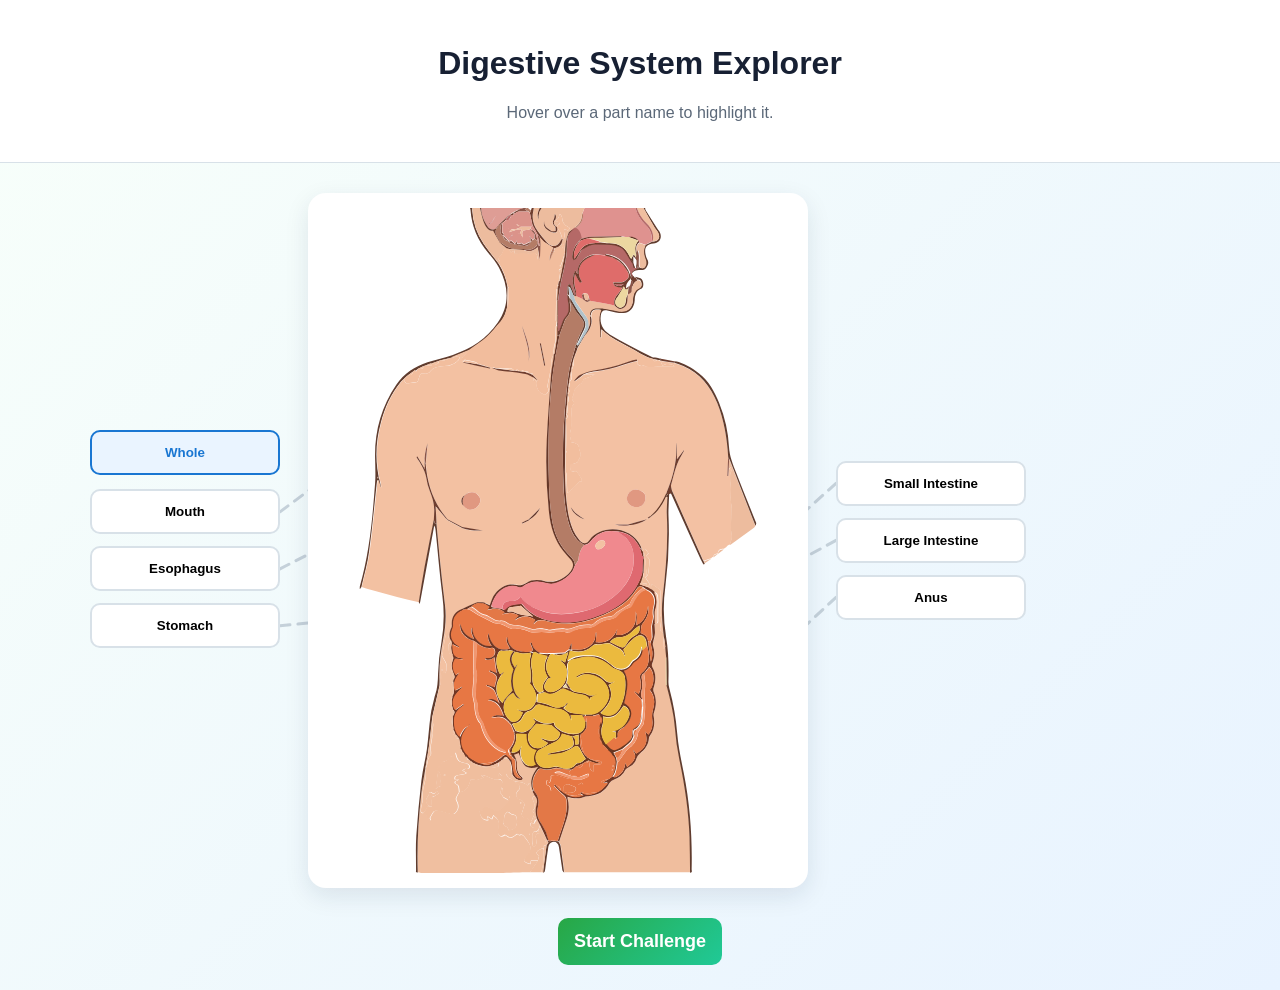
==== index.html @ b394f323 "Add connector and highlight layers to HTML" ====
<!DOCTYPE html>
<html lang="en">
<head>
  <meta charset="UTF-8">
  <meta name="viewport" content="width=device-width, initial-scale=1.0">
  <title>Digestive System Explorer</title>
  <link rel="stylesheet" href="style.css">
</head>
<body>
<header><h1>Digestive System Explorer</h1><p class="subtitle">Hover over a part name to highlight it.</p></header>
<main>
<section id="level1">
  <div class="explorer-grid" id="explorerGrid">
    <svg id="connectorLayer" class="connector-layer" aria-hidden="true"><g id="connectorLines"></g></svg>
    <aside class="parts-panel" id="leftParts"></aside>
    <section class="diagram-card digestive-stage"><img id="wholeImage" class="whole-image" src="assets/digestive-system/0_whole.svg" alt="Whole digestive system"><img id="digestiveHighlight" class="digestive-highlight" src="" alt="" aria-hidden="true"></section>
    <aside class="parts-panel" id="rightParts"></aside>
  </div>
  <div class="mobile-parts" id="mobileParts"></div>
  <button class="primary-btn" id="startChallengeBtn">Start Challenge</button>
</section>
<section id="level2" hidden>
  <h2>Challenge Mode</h2><p>Drag each name to its correct numbered position.</p>
  <div class="word-bank" id="wordBank"></div>
  <div class="challenge-layout">
    <div class="diagram-card"><img src="assets/digestive-system/0_whole.svg" alt="Whole digestive system"></div>
    <div class="slots" id="answerSlots"></div>
  </div>
  <p id="challengeFeedback" class="feedback"></p>
  <div class="controls"><button id="checkAnswersBtn">Check Answers</button><button id="resetAllBtn">Reset All</button><button id="startExamBtn">Start Exam</button><button id="backToExploreBtn">Back</button></div>
</section>
<section id="level3" hidden>
 <div class="exam-container"><h2>Digestive System Exam</h2><div class="exam-progress-bar"><div id="examProgressFill"></div></div><p id="examProgressText"></p><div id="examQuestion" class="exam-question"></div><div id="examOptions" class="exam-options"></div><div id="examFeedback" class="feedback"></div><div class="controls"><button id="backToChallengeBtn">Back</button><button id="nextQuestionBtn">Next Question</button></div></div>
</section>
</main>
<div id="partTooltip"></div>
<script src="app.js"></script>
</body></html>
---- style.css ----
:root{--primary:#1976d2;--green:#28a745;--bg:#f4f8fb;--surface:#fff;--text:#172033;--border:#d8e1e8;--shadow:0 8px 24px rgba(20,40,70,.1);font-family:"Segoe UI",Arial,sans-serif}*{box-sizing:border-box}body{margin:0;background:linear-gradient(135deg,#f8fffa,#e8f3ff);color:var(--text);min-height:100vh}header{text-align:center;background:#fff;padding:24px;border-bottom:1px solid var(--border)}h1,h2{text-align:center}.subtitle{color:#5b6878}.explorer-grid{max-width:1100px;margin:30px auto;display:grid;grid-template-columns:190px minmax(300px,500px) 190px;gap:28px;align-items:center}.parts-panel,.slots{display:flex;flex-direction:column;gap:12px}.part-btn,.controls button,.primary-btn{border:2px solid var(--border);background:#fff;border-radius:10px;padding:13px 16px;font-weight:700;cursor:pointer;transition:.2s}.part-btn:hover,.part-btn.active{border-color:var(--primary);color:var(--primary);background:#eaf4ff;transform:translateY(-2px)}.diagram-card{background:#fff;border-radius:18px;box-shadow:var(--shadow);padding:15px}.diagram-card img{display:block;width:100%;height:auto;aspect-ratio:210/297;object-fit:contain}.mobile-parts{display:none}.primary-btn{display:block;margin:25px auto;background:linear-gradient(135deg,#28a745,#20c997);color:#fff;border:0;font-size:18px}.word-bank,.controls{display:flex;justify-content:center;gap:12px;flex-wrap:wrap;margin:22px auto}.drag-word{background:#2869ab;color:white;padding:11px 18px;border-radius:9px;font-weight:700;cursor:grab}.drag-word.used{visibility:hidden}.challenge-layout{max-width:850px;margin:auto;display:grid;grid-template-columns:minmax(300px,480px) 260px;gap:30px}.answer-slot{min-height:58px;background:#fff;border:2px dashed #aab8c5;border-radius:10px;padding:10px;display:flex;align-items:center;gap:12px}.answer-slot strong{background:#eaf4ff;border-radius:50%;width:30px;height:30px;display:grid;place-items:center}.answer-slot.correct{border-color:#28a745;background:#e8f7ec}.answer-slot.incorrect{border-color:#dc3545;background:#fdebed}.feedback{text-align:center;font-weight:800;min-height:30px}.controls button{background:#2869ab;color:#fff;border:0}.exam-container{max-width:900px;margin:40px auto;background:#fff;padding:35px;border-radius:20px;box-shadow:var(--shadow)}.exam-progress-bar{height:16px;background:#dfe6e9;border-radius:99px;overflow:hidden}.exam-progress-bar div{height:100%;background:#ffc857}.exam-question{font-size:24px;text-align:center;font-weight:800;padding:24px}.exam-options{display:grid;grid-template-columns:1fr 1fr;gap:14px}.exam-option{min-height:65px;border:0;border-radius:12px;background:#2869ab;color:#fff;font-size:17px;font-weight:700;cursor:pointer}.exam-option.correct{background:#28a745}.exam-option.incorrect{background:#dc3545}.certificate{text-align:center;border:8px solid #d4af37;padding:40px;border-radius:18px}#partTooltip{position:fixed;max-width:310px;background:#222;color:#fff;padding:10px 14px;border-radius:8px;opacity:0;pointer-events:none;z-index:99}#partTooltip.show{opacity:1}[hidden]{display:none!important}@media(max-width:850px){.explorer-grid{display:block;margin:20px}.parts-panel{display:none}.mobile-parts{display:flex;flex-wrap:wrap;gap:8px;margin:15px}.mobile-parts .part-btn{flex:1 1 45%}.challenge-layout{display:block;margin:15px}.slots{margin-top:18px}.exam-options{grid-template-columns:1fr}}@media print{header,.controls,.word-bank,.primary-btn{display:none}.certificate{box-shadow:none}}
/* Connector lines for Digestive System Explorer */
.explorer-grid{position:relative}
.connector-layer{position:absolute;inset:0;width:100%;height:100%;z-index:8;pointer-events:none;overflow:visible}
.connector-line{stroke:#bcc9d3;stroke-width:3;stroke-dasharray:10 8;stroke-linecap:round;opacity:.82;transition:stroke .2s,stroke-width .2s,opacity .2s,filter .2s,stroke-dasharray .2s}
.connector-line.active{stroke:#2196f3;stroke-width:6;stroke-dasharray:none;opacity:1;filter:drop-shadow(0 0 5px rgba(33,150,243,.85))}
.parts-panel,.diagram-card{position:relative;z-index:10}
@media(max-width:850px){.connector-layer{display:none}}

/* Keep the whole system visible and overlay only the selected part */
.digestive-stage{position:relative;overflow:hidden}
.whole-image{position:relative;z-index:1}
.digestive-highlight{position:absolute!important;inset:15px;width:calc(100% - 30px)!important;height:calc(100% - 30px)!important;object-fit:contain;z-index:3;opacity:0;pointer-events:none;mix-blend-mode:multiply;transition:opacity .22s ease,filter .22s ease}
.digestive-highlight.active{opacity:1;filter:drop-shadow(0 0 5px rgba(255,193,7,.9)) drop-shadow(0 0 13px rgba(255,193,7,.7))}
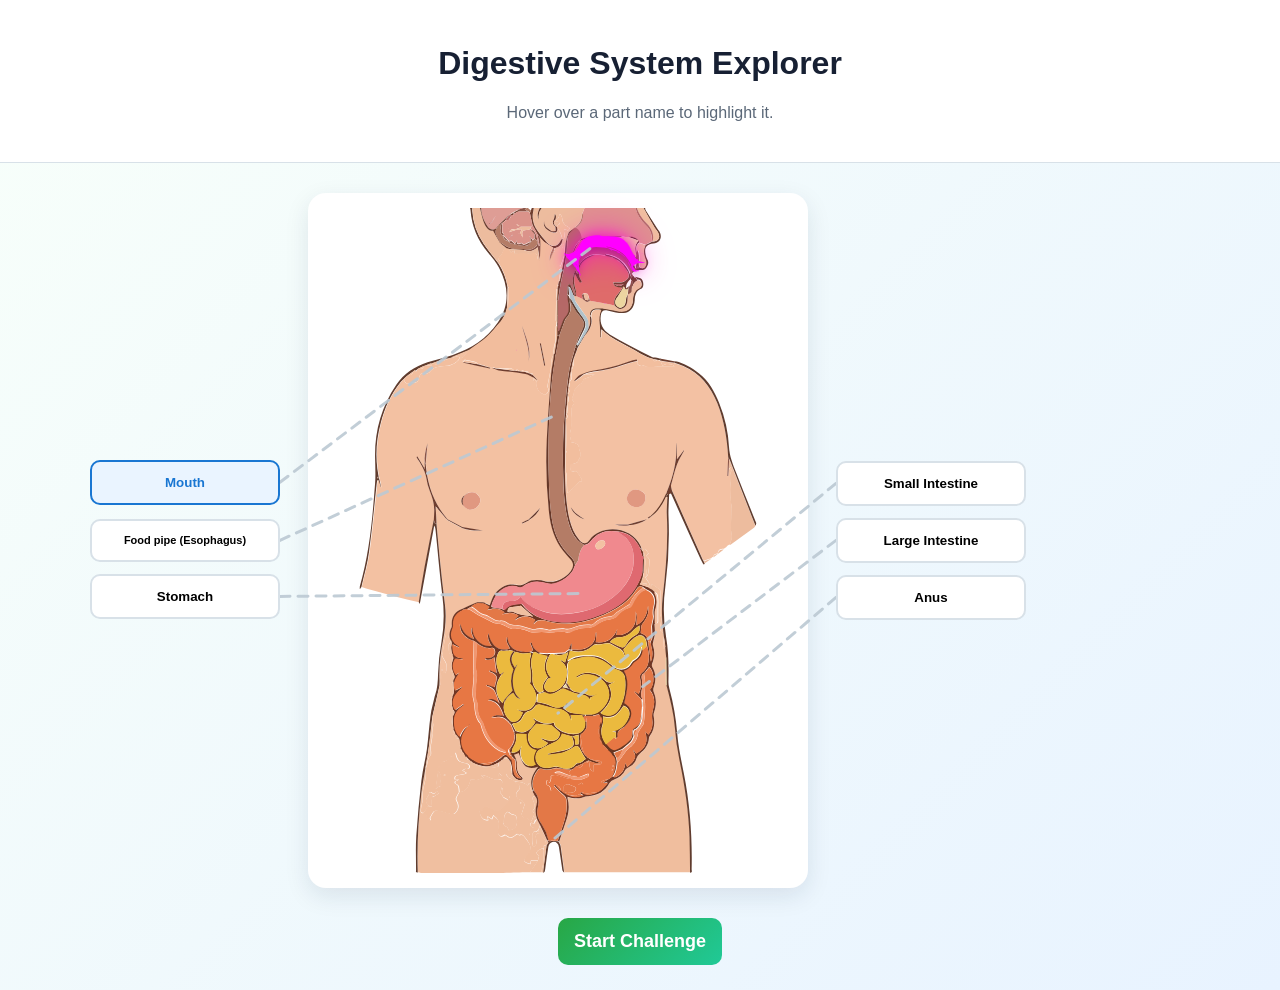
==== commit 82461aec: "Finalize digestive system educational game" ====
--- a/index.html
+++ b/index.html
@@ -23,16 +23,26 @@
   <h2>Challenge Mode</h2><p>Drag each name to its correct numbered position.</p>
   <div class="word-bank" id="wordBank"></div>
   <div class="challenge-layout">
-    <div class="diagram-card"><img src="assets/digestive-system/0_whole.svg" alt="Whole digestive system"></div>
-    <div class="slots" id="answerSlots"></div>
+    <svg id="challengeConnectorLayer" class="challenge-connector-layer" aria-hidden="true"><g id="challengeConnectorLines"></g></svg>
+    <div class="slots challenge-slots challenge-slots-left" id="challengeLeftSlots"></div>
+    <div class="diagram-card challenge-diagram-card"><div class="challenge-image-stack"><img id="challengeImage" src="assets/digestive-system/0_whole.svg" alt="Whole digestive system"><img id="challengeHighlightImage" class="challenge-highlight-image" src="" alt="" aria-hidden="true"></div></div>
+    <div class="slots challenge-slots challenge-slots-right" id="challengeRightSlots"></div>
   </div>
   <p id="challengeFeedback" class="feedback"></p>
-  <div class="controls"><button id="checkAnswersBtn">Check Answers</button><button id="resetAllBtn">Reset All</button><button id="startExamBtn">Start Exam</button><button id="backToExploreBtn">Back</button></div>
+  <div class="controls"><button id="checkAnswersBtn">Check Answers</button><button id="resetIncorrectBtn" type="button">RESET INCORRECT</button><button id="resetAllBtn">Reset All</button><button id="startExamBtn">Start Exam</button><button id="backToExploreBtn">Back</button></div>
 </section>
 <section id="level3" hidden>
  <div class="exam-container"><h2>Digestive System Exam</h2><div class="exam-progress-bar"><div id="examProgressFill"></div></div><p id="examProgressText"></p><div id="examQuestion" class="exam-question"></div><div id="examOptions" class="exam-options"></div><div id="examFeedback" class="feedback"></div><div class="controls"><button id="backToChallengeBtn">Back</button><button id="nextQuestionBtn">Next Question</button></div></div>
 </section>
 </main>
 <div id="partTooltip"></div>
+<div id="winModal" class="win-modal" role="dialog" aria-modal="true" aria-labelledby="winTitle">
+  <div class="win-box">
+    <h2 id="winTitle">Congratulations!</h2>
+    <p>You have successfully completed the activity.</p>
+    <button id="playAgainBtn" type="button">Play Again</button>
+    <button id="closeModalBtn" type="button">Close</button>
+  </div>
+</div>
 <script src="app.js"></script>
 </body></html>
--- a/style.css
+++ b/style.css
@@ -1,14 +1,859 @@
 :root{--primary:#1976d2;--green:#28a745;--bg:#f4f8fb;--surface:#fff;--text:#172033;--border:#d8e1e8;--shadow:0 8px 24px rgba(20,40,70,.1);font-family:"Segoe UI",Arial,sans-serif}*{box-sizing:border-box}body{margin:0;background:linear-gradient(135deg,#f8fffa,#e8f3ff);color:var(--text);min-height:100vh}header{text-align:center;background:#fff;padding:24px;border-bottom:1px solid var(--border)}h1,h2{text-align:center}.subtitle{color:#5b6878}.explorer-grid{max-width:1100px;margin:30px auto;display:grid;grid-template-columns:190px minmax(300px,500px) 190px;gap:28px;align-items:center}.parts-panel,.slots{display:flex;flex-direction:column;gap:12px}.part-btn,.controls button,.primary-btn{border:2px solid var(--border);background:#fff;border-radius:10px;padding:13px 16px;font-weight:700;cursor:pointer;transition:.2s}.part-btn:hover,.part-btn.active{border-color:var(--primary);color:var(--primary);background:#eaf4ff;transform:translateY(-2px)}.diagram-card{background:#fff;border-radius:18px;box-shadow:var(--shadow);padding:15px}.diagram-card img{display:block;width:100%;height:auto;aspect-ratio:210/297;object-fit:contain}.mobile-parts{display:none}.primary-btn{display:block;margin:25px auto;background:linear-gradient(135deg,#28a745,#20c997);color:#fff;border:0;font-size:18px}.word-bank,.controls{display:flex;justify-content:center;gap:12px;flex-wrap:wrap;margin:22px auto}.drag-word{background:#2869ab;color:white;padding:11px 18px;border-radius:9px;font-weight:700;cursor:grab}.drag-word.used{visibility:hidden}.challenge-layout{max-width:850px;margin:auto;display:grid;grid-template-columns:minmax(300px,480px) 260px;gap:30px}.answer-slot{min-height:58px;background:#fff;border:2px dashed #aab8c5;border-radius:10px;padding:10px;display:flex;align-items:center;gap:12px}.answer-slot strong{background:#eaf4ff;border-radius:50%;width:30px;height:30px;display:grid;place-items:center}.answer-slot.correct{border-color:#28a745;background:#e8f7ec}.answer-slot.incorrect{border-color:#dc3545;background:#fdebed}.feedback{text-align:center;font-weight:800;min-height:30px}.controls button{background:#2869ab;color:#fff;border:0}.exam-container{max-width:900px;margin:40px auto;background:#fff;padding:35px;border-radius:20px;box-shadow:var(--shadow)}.exam-progress-bar{height:16px;background:#dfe6e9;border-radius:99px;overflow:hidden}.exam-progress-bar div{height:100%;background:#ffc857}.exam-question{font-size:24px;text-align:center;font-weight:800;padding:24px}.exam-options{display:grid;grid-template-columns:1fr 1fr;gap:14px}.exam-option{min-height:65px;border:0;border-radius:12px;background:#2869ab;color:#fff;font-size:17px;font-weight:700;cursor:pointer}.exam-option.correct{background:#28a745}.exam-option.incorrect{background:#dc3545}.certificate{text-align:center;border:8px solid #d4af37;padding:40px;border-radius:18px}#partTooltip{position:fixed;max-width:310px;background:#222;color:#fff;padding:10px 14px;border-radius:8px;opacity:0;pointer-events:none;z-index:99}#partTooltip.show{opacity:1}[hidden]{display:none!important}@media(max-width:850px){.explorer-grid{display:block;margin:20px}.parts-panel{display:none}.mobile-parts{display:flex;flex-wrap:wrap;gap:8px;margin:15px}.mobile-parts .part-btn{flex:1 1 45%}.challenge-layout{display:block;margin:15px}.slots{margin-top:18px}.exam-options{grid-template-columns:1fr}}@media print{header,.controls,.word-bank,.primary-btn{display:none}.certificate{box-shadow:none}}
-/* Connector lines for Digestive System Explorer */
-.explorer-grid{position:relative}
-.connector-layer{position:absolute;inset:0;width:100%;height:100%;z-index:8;pointer-events:none;overflow:visible}
-.connector-line{stroke:#bcc9d3;stroke-width:3;stroke-dasharray:10 8;stroke-linecap:round;opacity:.82;transition:stroke .2s,stroke-width .2s,opacity .2s,filter .2s,stroke-dasharray .2s}
-.connector-line.active{stroke:#2196f3;stroke-width:6;stroke-dasharray:none;opacity:1;filter:drop-shadow(0 0 5px rgba(33,150,243,.85))}
-.parts-panel,.diagram-card{position:relative;z-index:10}
-@media(max-width:850px){.connector-layer{display:none}}
-
-/* Keep the whole system visible and overlay only the selected part */
-.digestive-stage{position:relative;overflow:hidden}
-.whole-image{position:relative;z-index:1}
-.digestive-highlight{position:absolute!important;inset:15px;width:calc(100% - 30px)!important;height:calc(100% - 30px)!important;object-fit:contain;z-index:3;opacity:0;pointer-events:none;mix-blend-mode:multiply;transition:opacity .22s ease,filter .22s ease}
-.digestive-highlight.active{opacity:1;filter:drop-shadow(0 0 5px rgba(255,193,7,.9)) drop-shadow(0 0 13px rgba(255,193,7,.7))}
+/* =========================================
+   Digestive System Explorer
+   Connector lines and highlights
+   ========================================= */
+
+.explorer-grid {
+  position: relative;
+}
+
+/* The digestive image card stays behind the connector lines */
+.diagram-card {
+  position: relative;
+  z-index: 10;
+}
+
+/* Base stage for the whole image and organ overlays */
+.digestive-stage {
+  position: relative;
+  overflow: hidden;
+}
+
+/* Whole digestive system image */
+.whole-image {
+  position: relative;
+  z-index: 1;
+}
+
+/* Selected organ overlay */
+.digestive-highlight {
+  position: absolute !important;
+  inset: 15px;
+  width: calc(100% - 30px) !important;
+  height: calc(100% - 30px) !important;
+  object-fit: contain;
+  z-index: 20;
+  opacity: 0;
+  pointer-events: none;
+  mix-blend-mode: multiply;
+
+  transition:
+    opacity 0.22s ease,
+    filter 0.22s ease;
+}
+
+.digestive-highlight.active {
+  opacity: 1;
+
+  filter:
+    drop-shadow(0 0 5px rgba(255, 193, 7, 0.9))
+    drop-shadow(0 0 13px rgba(255, 193, 7, 0.7));
+}
+
+/* Connector SVG layer displayed above the image card */
+.connector-layer {
+  position: absolute;
+  inset: 0;
+  width: 100%;
+  height: 100%;
+  z-index: 50;
+  pointer-events: none;
+  overflow: visible;
+}
+
+/* Normal connector lines */
+.connector-line {
+  stroke: #bcc9d3;
+  stroke-width: 3;
+  stroke-dasharray: 10 8;
+  stroke-linecap: round;
+  opacity: 0.9;
+  vector-effect: non-scaling-stroke;
+
+  transition:
+    stroke 0.2s ease,
+    stroke-width 0.2s ease,
+    opacity 0.2s ease,
+    filter 0.2s ease,
+    stroke-dasharray 0.2s ease;
+}
+
+/* Active connector line during hover */
+.connector-line.active {
+  stroke: #2196f3;
+  stroke-width: 6;
+  stroke-dasharray: none;
+  opacity: 1;
+
+  filter:
+    drop-shadow(0 0 4px rgba(33, 150, 243, 0.9))
+    drop-shadow(0 0 10px rgba(33, 150, 243, 0.7));
+}
+
+/* Labels must remain above the connector lines */
+.parts-panel,
+.mobile-parts {
+  position: relative;
+  z-index: 60;
+}
+
+/* Keep the tooltip above all game elements */
+#partTooltip {
+  z-index: 1000;
+}
+
+/* Fit Food pipe (Esophagus) inside its button */
+.part-btn[data-part="esophagus"] {
+  font-size: 11px;
+  line-height: 1.2;
+  padding-left: 8px;
+  padding-right: 8px;
+  white-space: normal;
+  text-align: center;
+}
+
+/* Connector lines are hidden on small screens */
+@media (max-width: 850px) {
+  .connector-layer {
+    display: none;
+  }
+}
+
+.challenge-layout {
+  position: relative;
+  max-width: 1100px;
+  margin: 0 auto;
+  grid-template-columns: minmax(190px, 220px) minmax(300px, 500px) minmax(190px, 220px);
+  gap: 28px;
+  align-items: center;
+}
+
+.challenge-diagram-card {
+  grid-column: 2;
+  grid-row: 1;
+}
+
+.challenge-image-stack {
+  position: relative;
+}
+
+.challenge-image-stack > img {
+  display: block;
+  width: 100%;
+  height: auto;
+  aspect-ratio: 210 / 297;
+  object-fit: contain;
+}
+
+.challenge-highlight-image {
+  position: absolute !important;
+  inset: 0;
+  width: 100% !important;
+  height: 100% !important;
+  object-fit: contain;
+  pointer-events: none;
+  z-index: 2;
+  opacity: 0;
+}
+
+.challenge-highlight-image.active {
+  opacity: 1;
+}
+
+.challenge-slots {
+  position: relative;
+  z-index: 30;
+  grid-row: 1;
+  width: 180px;
+  min-height: 428px;
+  padding: 16px;
+  justify-content: space-between;
+  gap: 24px;
+  background: #fff;
+  border-radius: 14px;
+  box-shadow: var(--shadow);
+}
+
+.challenge-slots-left {
+  grid-column: 1;
+}
+
+.challenge-slots-right {
+  grid-column: 3;
+}
+
+#level2 .answer-slot {
+  width: 148px;
+  min-height: 116px;
+  flex: 1 1 0;
+  padding: 12px;
+  flex-direction: column;
+  justify-content: center;
+  align-items: center;
+  gap: 8px;
+  text-align: center;
+  overflow: hidden;
+  transition: transform .18s ease, border-color .18s ease, background .18s ease, box-shadow .18s ease;
+}
+
+#level2 .answer-slot:hover,
+#level2 .answer-slot.active {
+  border-style: solid;
+  border-color: var(--primary);
+  background: #eaf4ff;
+  box-shadow: 0 0 0 3px rgba(25, 118, 210, .12), 0 0 12px rgba(25, 118, 210, .25);
+  transform: scale(1.03);
+}
+
+#level2 .answer-slot strong,
+#level2 .slot-answer-text {
+  max-width: 100%;
+  overflow-wrap: anywhere;
+  word-break: break-word;
+}
+
+#level2 .slot-answer-text {
+  display: block;
+}
+
+.challenge-connector-layer {
+  position: absolute;
+  inset: 0;
+  width: 100%;
+  height: 100%;
+  z-index: 20;
+  pointer-events: none;
+  overflow: visible;
+}
+
+.challenge-connector-line {
+  stroke: #aeb9c2;
+  stroke-width: 3;
+  stroke-dasharray: 9 7;
+  stroke-linecap: round;
+  opacity: .9;
+  vector-effect: non-scaling-stroke;
+  transition: stroke .2s ease, stroke-width .2s ease, opacity .2s ease;
+}
+
+.challenge-connector-line.active {
+  stroke: var(--primary);
+  stroke-width: 5;
+  stroke-dasharray: none;
+  opacity: 1;
+}
+
+#level2 .audio-btn {
+  flex: 0 0 auto;
+  border: 0;
+  background: transparent;
+  padding: 3px 5px;
+  font-size: 16px;
+  line-height: 1;
+  cursor: pointer;
+}
+
+@media (max-width: 850px) {
+  .challenge-layout {
+    display: flex;
+    flex-direction: column;
+    gap: 16px;
+    padding: 0 16px;
+  }
+
+  .challenge-connector-layer {
+    display: none;
+  }
+
+  .challenge-diagram-card {
+    order: 1;
+    width: min(100%, 500px);
+  }
+
+  .challenge-slots-left,
+  .challenge-slots-right {
+    order: 2;
+    width: min(100%, 500px);
+    min-height: 0;
+  }
+
+  #level2 .answer-slot {
+    width: 100%;
+  }
+}
+/* =========================================
+   EXPLORE MODE: strong highlight visibility
+   ========================================= */
+
+#level1 .digestive-stage {
+  position: relative;
+  overflow: hidden;
+  isolation: isolate;
+}
+
+#level1 .whole-image {
+  position: relative;
+  z-index: 1 !important;
+}
+
+/* Highlight layer above the whole image */
+#level1 .digestive-highlight {
+  position: absolute !important;
+
+  inset: 15px !important;
+  width: calc(100% - 30px) !important;
+  height: calc(100% - 30px) !important;
+
+  object-fit: contain;
+  pointer-events: none;
+
+  z-index: 100 !important;
+
+  opacity: 0 !important;
+  visibility: hidden !important;
+
+  mix-blend-mode: normal !important;
+
+  transition:
+    opacity 0.18s ease,
+    filter 0.18s ease,
+    transform 0.18s ease;
+}
+
+/* Same strong appearance used during Challenge */
+#level1 .digestive-highlight.active {
+  opacity: 1 !important;
+  visibility: visible !important;
+
+  transform: scale(1.01);
+
+  filter:
+    saturate(3)
+    contrast(1.7)
+    brightness(1.05)
+    drop-shadow(0 0 3px rgba(255, 255, 255, 1))
+    drop-shadow(0 0 7px rgba(255, 0, 212, 0.95))
+    drop-shadow(0 0 14px rgba(255, 0, 212, 0.75)) !important;
+}
+/* =========================================
+   CHALLENGE MODE: stronger button motion
+   ========================================= */
+
+#level2 .controls button {
+  position: relative;
+  transform: translateY(0) scale(1);
+  transform-origin: center;
+
+  box-shadow:
+    0 5px 0 #174f87,
+    0 9px 16px rgba(23, 79, 135, 0.28);
+
+  transition:
+    transform 0.16s ease,
+    box-shadow 0.16s ease,
+    filter 0.16s ease;
+
+  will-change: transform;
+}
+
+/* Clear movement when the pointer passes over a button */
+#level2 .controls button:hover {
+  transform: translateY(-7px) scale(1.08);
+
+  box-shadow:
+    0 9px 0 #174f87,
+    0 16px 25px rgba(23, 79, 135, 0.38);
+
+  filter: brightness(1.12);
+}
+
+/* Pressed-button effect */
+#level2 .controls button:active {
+  transform: translateY(3px) scale(0.94);
+
+  box-shadow:
+    0 2px 0 #174f87,
+    0 4px 8px rgba(23, 79, 135, 0.25);
+
+  filter: brightness(0.92);
+
+  transition-duration: 0.07s;
+}
+
+/* Keyboard focus */
+#level2 .controls button:focus-visible {
+  outline: 4px solid rgba(33, 150, 243, 0.45);
+  outline-offset: 4px;
+}
+
+/* Accessibility */
+@media (prefers-reduced-motion: reduce) {
+  #level2 .controls button {
+    transition: none;
+  }
+
+  #level2 .controls button:hover,
+  #level2 .controls button:active {
+    transform: none;
+  }
+}
+
+/* =========================================
+   CHALLENGE COMPLETION MODAL
+   ========================================= */
+
+#winModal.win-modal {
+  display: none;
+  position: fixed;
+  inset: 0;
+
+  width: 100vw;
+  height: 100vh;
+
+  align-items: center;
+  justify-content: center;
+
+  padding: 20px;
+  background: rgba(15, 23, 42, 0.68);
+
+  z-index: 999999 !important;
+}
+
+/* Show and center the modal */
+#winModal.win-modal.show {
+  display: flex !important;
+}
+
+/* Congratulations box */
+#winModal .win-box {
+  position: relative;
+
+  width: min(92vw, 480px);
+  margin: 0;
+
+  padding: 36px 30px;
+
+  text-align: center;
+  background: #ffffff;
+
+  border: 4px solid #28a745;
+  border-radius: 22px;
+
+  box-shadow:
+    0 18px 50px rgba(0, 0, 0, 0.3),
+    0 0 30px rgba(40, 167, 69, 0.22);
+
+  animation: challengeWinPop 0.38s ease-out;
+}
+
+#winModal .win-box h2 {
+  margin: 0 0 16px;
+
+  color: #198754;
+  font-size: 32px;
+  font-weight: 800;
+}
+
+#winModal .win-box p {
+  margin: 0 0 26px;
+
+  color: #334155;
+  font-size: 17px;
+  line-height: 1.6;
+}
+
+/* Modal buttons */
+#winModal .win-box button {
+  min-width: 125px;
+  margin: 6px;
+  padding: 12px 20px;
+
+  border: none;
+  border-radius: 10px;
+
+  color: #ffffff;
+  font-family: inherit;
+  font-size: 15px;
+  font-weight: 700;
+
+  cursor: pointer;
+
+  transition:
+    transform 0.16s ease,
+    box-shadow 0.16s ease,
+    filter 0.16s ease;
+}
+
+#playAgainBtn {
+  background: #28a745;
+  box-shadow: 0 5px 12px rgba(40, 167, 69, 0.3);
+}
+
+#closeModalBtn {
+  background: #6c757d;
+  box-shadow: 0 5px 12px rgba(108, 117, 125, 0.3);
+}
+
+#winModal .win-box button:hover {
+  transform: translateY(-4px) scale(1.05);
+  filter: brightness(1.08);
+  box-shadow: 0 10px 18px rgba(0, 0, 0, 0.24);
+}
+
+#winModal .win-box button:active {
+  transform: translateY(1px) scale(0.96);
+}
+
+@keyframes challengeWinPop {
+  from {
+    opacity: 0;
+    transform: translateY(30px) scale(0.86);
+  }
+
+  to {
+    opacity: 1;
+    transform: translateY(0) scale(1);
+  }
+}
+
+@media (max-width: 520px) {
+  #winModal .win-box {
+    padding: 28px 18px;
+  }
+
+  #winModal .win-box h2 {
+    font-size: 26px;
+  }
+
+  #winModal .win-box button {
+    display: block;
+    width: 100%;
+    margin: 10px 0 0;
+  }
+}
+
+@media (prefers-reduced-motion: reduce) {
+  #winModal .win-box {
+    animation: none;
+  }
+}
+
+/* =========================================
+   Slight lift effect for SVG Highlights
+   ========================================= */
+
+/* Explorer Mode */
+#level1 .digestive-highlight.active {
+  transform:
+    translateY(-3px)
+    scale(1.015) !important;
+
+  filter:
+    saturate(1.7)
+    contrast(1.25)
+    drop-shadow(0 4px 3px rgba(0, 0, 0, 0.18))
+    drop-shadow(0 0 7px rgba(255, 0, 212, 0.9))
+    drop-shadow(0 0 15px rgba(255, 0, 212, 0.65)) !important;
+
+  transition:
+    opacity 0.2s ease,
+    transform 0.22s ease,
+    filter 0.22s ease;
+}
+
+/* Challenge Mode */
+#level2 .challenge-digestive-highlight.active {
+  transform:
+    translateY(-3px)
+    scale(1.015) !important;
+
+  filter:
+    saturate(1.7)
+    contrast(1.25)
+    drop-shadow(0 4px 3px rgba(0, 0, 0, 0.18))
+    drop-shadow(0 0 7px rgba(255, 0, 212, 0.9))
+    drop-shadow(0 0 15px rgba(255, 0, 212, 0.65)) !important;
+
+  transition:
+    opacity 0.2s ease,
+    transform 0.22s ease,
+    filter 0.22s ease;
+}
+
+/* Challenge Mode highlight glow */
+#level2 .challenge-digestive-highlight.active {
+  transform:
+    translateY(-2px)
+    scale(1.012);
+
+  filter:
+    saturate(1.5)
+    contrast(1.2)
+    drop-shadow(0 0 5px rgba(33, 150, 243, 0.9))
+    drop-shadow(0 0 14px rgba(33, 150, 243, 0.65));
+
+  transition:
+    opacity 0.2s ease,
+    transform 0.22s ease,
+    filter 0.22s ease;
+}
+
+/* =========================================
+   EXAM MODE
+   ========================================= */
+
+#level3 .exam-container {
+  width: min(900px, calc(100% - 32px));
+  margin: 40px auto;
+  padding: 42px;
+  background: #fff;
+  border-radius: 20px;
+  box-shadow: 0 14px 36px rgba(20, 40, 70, .14);
+}
+
+#level3 .exam-container h2 {
+  margin: 0 0 22px;
+  text-align: left;
+  font-size: 32px;
+  font-weight: 800;
+}
+
+#level3 .exam-progress-bar {
+  width: min(640px, 100%);
+  height: 16px;
+  margin: 0 auto 10px;
+  background: #dfe6e9;
+  border-radius: 999px;
+  overflow: hidden;
+}
+
+#level3 #examProgressFill {
+  height: 100%;
+  background: #f4a261;
+  border-radius: inherit;
+  transition: width .3s ease;
+}
+
+#level3 #examProgressText {
+  margin: 0 0 26px;
+  text-align: center;
+  font-weight: 700;
+}
+
+#level3 .exam-question {
+  margin: 0 0 26px;
+  padding: 34px 24px;
+  background: #f1f3f5;
+  border-radius: 16px;
+  text-align: center;
+  font-size: 26px;
+  font-weight: 800;
+  line-height: 1.3;
+}
+
+#level3 .exam-options {
+  display: grid;
+  grid-template-columns: repeat(2, minmax(0, 1fr));
+  gap: 16px;
+}
+
+#level3 .exam-option {
+  min-height: 72px;
+  padding: 16px 18px;
+  border: 0;
+  border-radius: 12px;
+  background: #2869ab;
+  color: #fff;
+  font: inherit;
+  font-weight: 700;
+  line-height: 1.25;
+  overflow-wrap: anywhere;
+  cursor: pointer;
+  transition: transform .16s ease, box-shadow .16s ease, filter .16s ease;
+}
+
+#level3 .exam-option:hover:not(:disabled) {
+  transform: translateY(-4px);
+  box-shadow: 0 10px 18px rgba(40, 105, 171, .3);
+  filter: brightness(1.08);
+}
+
+#level3 .exam-option:active:not(:disabled) {
+  transform: translateY(2px) scale(.97);
+  box-shadow: 0 3px 7px rgba(40, 105, 171, .25);
+}
+
+#level3 .exam-option.correct {
+  background: #28a745;
+  color: #fff;
+}
+
+#level3 .exam-option.incorrect {
+  background: #dc3545;
+  color: #fff;
+}
+
+#level3 .controls {
+  justify-content: space-between;
+  align-items: center;
+  margin: 28px 0 0;
+}
+
+#level3 #backToChallengeBtn,
+#level3 #nextQuestionBtn {
+  border: 0;
+  border-radius: 10px;
+  color: #fff;
+  font-weight: 700;
+  cursor: pointer;
+  transition: transform .16s ease, box-shadow .16s ease, filter .16s ease;
+}
+
+#level3 #backToChallengeBtn {
+  background: #6c757d;
+}
+
+#level3 #nextQuestionBtn {
+  background: #28a745;
+}
+
+#level3 #backToChallengeBtn:hover,
+#level3 #nextQuestionBtn:hover {
+  transform: translateY(-4px);
+  box-shadow: 0 10px 18px rgba(0, 0, 0, .2);
+  filter: brightness(1.08);
+}
+
+#level3 #backToChallengeBtn:active,
+#level3 #nextQuestionBtn:active {
+  transform: translateY(2px) scale(.97);
+  box-shadow: 0 3px 7px rgba(0, 0, 0, .2);
+}
+
+@media (max-width: 850px) {
+  #level3 .exam-container {
+    width: min(100% - 24px, 900px);
+    margin: 24px auto;
+    padding: 28px 20px;
+  }
+
+  #level3 .exam-container h2 {
+    font-size: 28px;
+  }
+
+  #level3 .exam-options {
+    grid-template-columns: 1fr;
+  }
+
+  #level3 .exam-question {
+    font-size: 23px;
+  }
+}
+
+@media (prefers-reduced-motion: reduce) {
+  #level3 .exam-option,
+  #level3 #backToChallengeBtn,
+  #level3 #nextQuestionBtn {
+    transition: none;
+  }
+}
+
+/* =========================================
+   EXAM CERTIFICATE
+   ========================================= */
+
+#level3 .certificate {
+  max-width: 760px;
+  margin: 0 auto;
+  padding: 56px 48px;
+  text-align: center;
+  background: #fff;
+  border: 8px solid #d4af37;
+  border-radius: 18px;
+  box-shadow: 0 12px 30px rgba(20, 40, 70, .14);
+}
+
+#level3 .certificate h1 {
+  margin: 0 0 24px;
+  color: #9a7410;
+  font-size: 36px;
+}
+
+#level3 .certificate h2 {
+  margin: 0 0 24px;
+  font-size: 28px;
+}
+
+#level3 .certificate p {
+  margin: 16px auto;
+  max-width: 560px;
+  font-size: 18px;
+  line-height: 1.6;
+}
+
+#level3 .certificate h3 {
+  margin: 28px 0;
+  font-size: 24px;
+}
+
+#level3 .certificate .certificate-student {
+  margin-top: 34px;
+  font-size: 22px;
+  font-weight: 800;
+}
+
+#level3 .certificate .certificate-print {
+  margin-top: 24px;
+  padding: 13px 20px;
+  border: 0;
+  border-radius: 10px;
+  background: #2869ab;
+  color: #fff;
+  font: inherit;
+  font-weight: 700;
+  cursor: pointer;
+  transition: transform .16s ease, box-shadow .16s ease, filter .16s ease;
+}
+
+#level3 .certificate .certificate-print:hover {
+  transform: translateY(-3px);
+  box-shadow: 0 9px 16px rgba(40, 105, 171, .3);
+  filter: brightness(1.08);
+}
+
+#level3 .certificate .certificate-print:active {
+  transform: translateY(2px) scale(.97);
+  box-shadow: 0 3px 7px rgba(40, 105, 171, .22);
+}
+
+@media (max-width: 600px) {
+  #level3 .certificate {
+    padding: 38px 20px;
+  }
+
+  #level3 .certificate h1 {
+    font-size: 29px;
+  }
+
+  #level3 .certificate h2 {
+    font-size: 24px;
+  }
+}
+
+/* Center the game title inside the certificate */
+/* Certificate alignment */
+.certificate {
+  text-align: center;
+}
+
+.certificate h2 {
+  display: block;
+  width: 100%;
+  margin: 24px auto 18px;
+  padding: 0;
+  text-align: center !important;
+  background: transparent;
+  justify-self: center;
+  align-self: center;
+}
